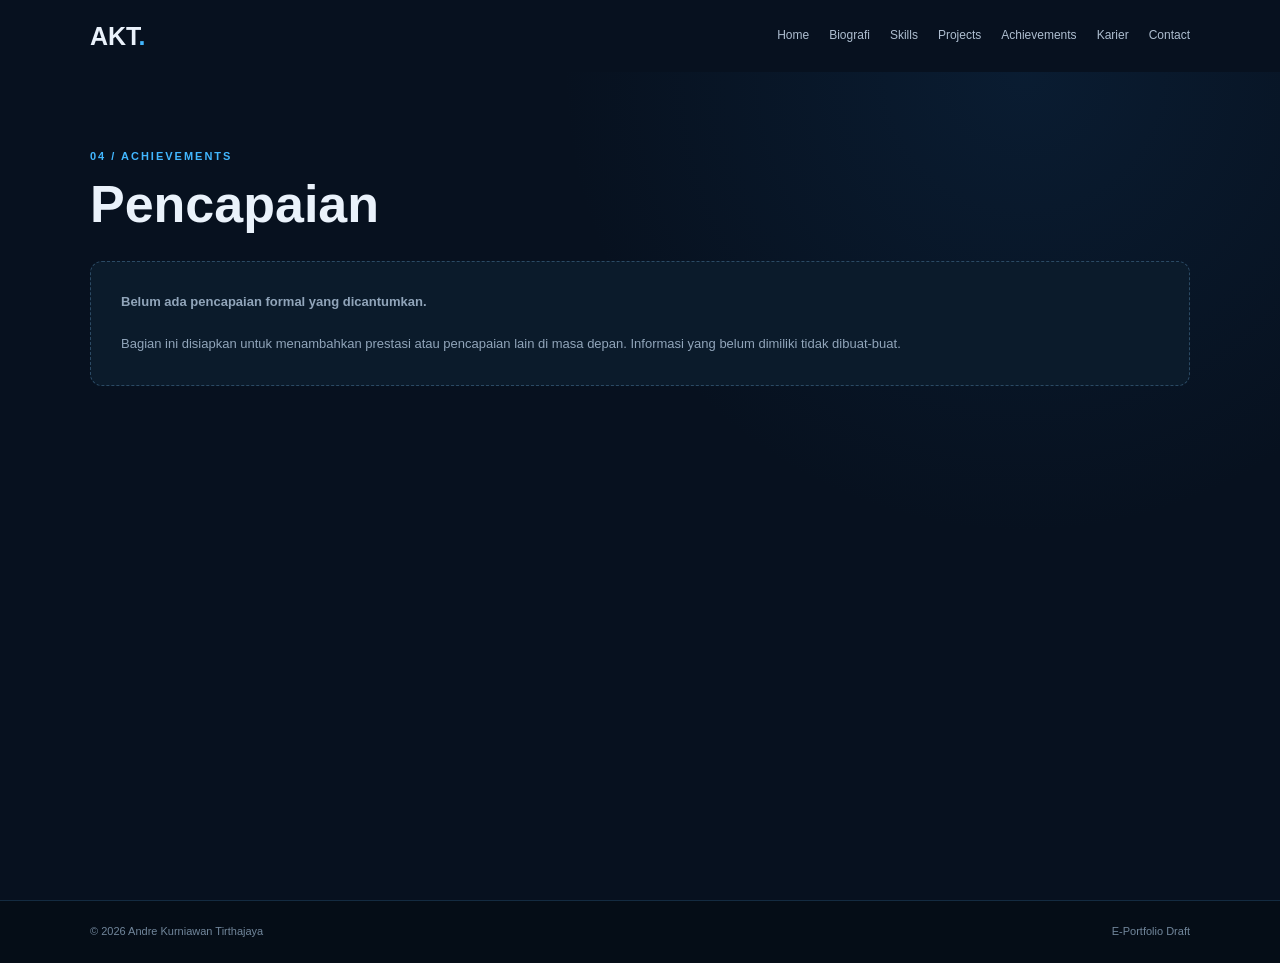
==== achievements.html @ 566a50d8 "Add files via upload" ====
<!doctype html><html lang="id"><head><meta charset="utf-8"><meta name="viewport" content="width=device-width,initial-scale=1"><title>Achievements | Andre Kurniawan Tirthajaya</title><link rel="stylesheet" href="style.css"></head><body><header><div class="wrap nav"><a class="logo" href="index.html">AKT<span>.</span></a><nav><a href="index.html">Home</a><a href="biografi.html">Biografi</a><a href="skills.html">Skills</a><a href="projects.html">Projects</a><a href="achievements.html">Achievements</a><a href="career.html">Karier</a><a href="contact.html">Contact</a></nav></div></header><main class="page"><div class="wrap"><div class="sectionTitle"><p class="eyebrow">04 / ACHIEVEMENTS</p><h1>Pencapaian</h1></div><div class="empty"><b>Belum ada pencapaian formal yang dicantumkan.</b><br><br>Bagian ini disiapkan untuk menambahkan prestasi atau pencapaian lain di masa depan. Informasi yang belum dimiliki tidak dibuat-buat.</div></div></main><footer><div class="wrap"><span>© 2026 Andre Kurniawan Tirthajaya</span><span>E-Portfolio Draft</span></div></footer></body></html>
---- style.css ----
*{box-sizing:border-box}body{margin:0;font-family:Arial,sans-serif;background:#07111f;color:#eaf2fb;line-height:1.6}a{text-decoration:none;color:inherit}.wrap{width:92%;max-width:1100px;margin:auto}.nav{height:72px;display:flex;align-items:center;justify-content:space-between}.logo{font-size:25px;font-weight:800}.logo span,.eyebrow,h3{color:#42b7ff}nav{display:flex;gap:20px;flex-wrap:wrap;font-size:12px;color:#aebed0}nav a:hover,.active{color:#42b7ff!important}.page{min-height:calc(100vh - 72px);padding:65px 0;background:radial-gradient(circle at 80% 0,#123e6940,transparent 35%)}.hero{padding:85px 0;min-height:610px;background:radial-gradient(circle at 80% 45%,#123e69,#0a1b30 28%,#07111f 65%)}.heroGrid{display:grid;grid-template-columns:1.25fr .75fr;gap:70px;align-items:center}.eyebrow{font-size:11px;letter-spacing:2px;font-weight:800}.hero h1,.page h1{font-size:52px;line-height:1.05;margin:10px 0 18px}.hero h1 span,.page h1 span{color:#42b7ff}.lead{color:#aebed0;font-size:17px;max-width:650px}.btn{display:inline-block;padding:11px 18px;border-radius:8px;font-size:12px;font-weight:800;margin-top:18px}.primary{background:#168ee5}.ghost{border:1px solid #2d4a64;margin-left:8px}.visual{height:270px;width:270px;border:1px solid #2c83b8;border-radius:50%;margin:auto;position:relative;box-shadow:0 0 60px #168ee530}.core{position:absolute;left:50%;top:50%;transform:translate(-50%,-50%);width:90px;height:90px;border-radius:50%;background:#0d3152;border:2px solid #42b7ff;display:flex;align-items:center;justify-content:center;font-weight:800}.node{position:absolute;width:36px;height:36px;border:1px solid #42b7ff;border-radius:50%;background:#0d2b47;display:flex;align-items:center;justify-content:center;color:#63cfff}.n1{top:15px;left:117px}.n2{right:8px;top:117px}.n3{bottom:15px;left:117px}.n4{left:8px;top:117px}.two{display:grid;grid-template-columns:.7fr 1.3fr;gap:70px}.text{color:#9fb0c2;font-size:14px}.info{border-left:2px solid #1f8bc3;background:#0a1b2b;padding:8px 12px;margin:10px 0}.info b,.info span{display:block}.info b{font-size:12px}.info span{font-size:11px;color:#7f98ae}.sectionTitle{margin-bottom:30px}.sectionTitle h2{font-size:34px;margin:5px 0}.cards,.projects,.contactGrid{display:grid;grid-template-columns:repeat(2,1fr);gap:18px}.card,.project,.box,.contactCard{background:#0b1b2b;border:1px solid #183751;border-radius:12px;overflow:hidden}.card{padding:24px}.card p{color:#91a5ba;font-size:12px}.icon{width:40px;height:40px;background:#0d3152;border-radius:8px;display:flex;align-items:center;justify-content:center;color:#42b7ff}.project img{width:100%;height:250px;object-fit:cover;display:block}.projectBody{padding:22px}.projectNo{font-size:10px;color:#42b7ff;letter-spacing:1.5px;font-weight:800}.projectBody p{font-size:12px;color:#91a5ba}.tags{display:flex;gap:7px;flex-wrap:wrap}.tags span{font-size:10px;color:#6dccff;border:1px solid #1e567b;border-radius:20px;padding:3px 8px;background:#0d2942}.careerBox{background:linear-gradient(135deg,#0e2943,#0a1b2d);border:1px solid #1b3c59;border-radius:14px;padding:35px;max-width:850px}.careerBox p{color:#9fb0c2;font-size:14px}.contactCard{padding:22px}.contactCard span{display:block;color:#42b7ff;font-size:10px;letter-spacing:1.5px}.contactCard b{font-size:13px;word-break:break-word}footer{border-top:1px solid #142b41;background:#050d17;color:#71869b;padding:22px 0;font-size:11px}footer .wrap{display:flex;justify-content:space-between}.empty{background:#0b1b2b;border:1px dashed #2b4a64;border-radius:12px;padding:30px;color:#91a5ba;font-size:13px}@media(max-width:700px){nav{gap:10px}.heroGrid,.two,.cards,.projects,.contactGrid{grid-template-columns:1fr}.hero h1,.page h1{font-size:40px}.visual{margin-top:20px}.project img{height:220px}footer .wrap{display:block}}
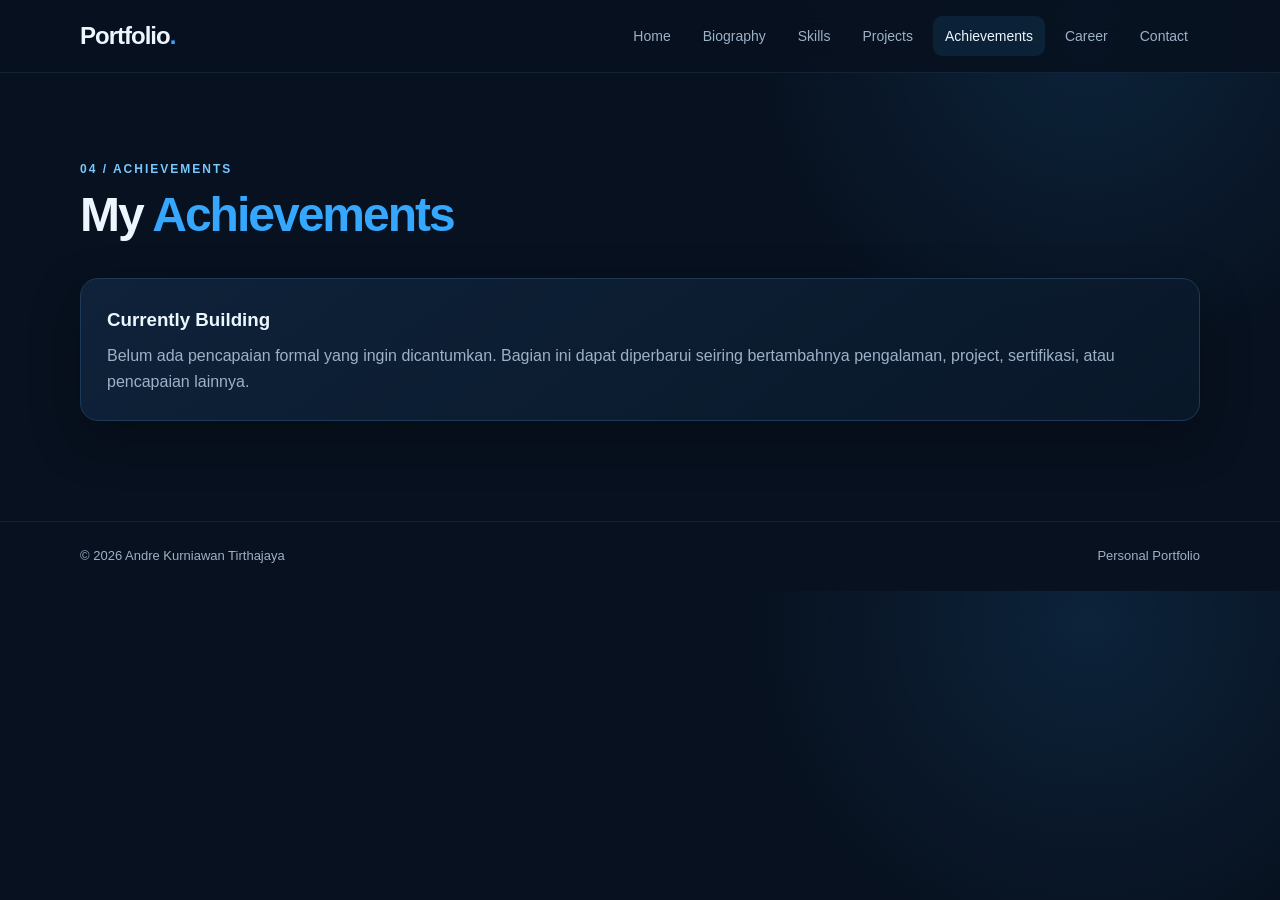
==== commit 3d60e83b: "Add files via upload" ====
--- a/achievements.html
+++ b/achievements.html
@@ -1 +1,4 @@
-<!doctype html><html lang="id"><head><meta charset="utf-8"><meta name="viewport" content="width=device-width,initial-scale=1"><title>Achievements | Andre Kurniawan Tirthajaya</title><link rel="stylesheet" href="style.css"></head><body><header><div class="wrap nav"><a class="logo" href="index.html">AKT<span>.</span></a><nav><a href="index.html">Home</a><a href="biografi.html">Biografi</a><a href="skills.html">Skills</a><a href="projects.html">Projects</a><a href="achievements.html">Achievements</a><a href="career.html">Karier</a><a href="contact.html">Contact</a></nav></div></header><main class="page"><div class="wrap"><div class="sectionTitle"><p class="eyebrow">04 / ACHIEVEMENTS</p><h1>Pencapaian</h1></div><div class="empty"><b>Belum ada pencapaian formal yang dicantumkan.</b><br><br>Bagian ini disiapkan untuk menambahkan prestasi atau pencapaian lain di masa depan. Informasi yang belum dimiliki tidak dibuat-buat.</div></div></main><footer><div class="wrap"><span>© 2026 Andre Kurniawan Tirthajaya</span><span>E-Portfolio Draft</span></div></footer></body></html>+<!doctype html><html lang="en"><head><meta charset="utf-8"><meta name="viewport" content="width=device-width,initial-scale=1"><title>Achievements | Andre Kurniawan Tirthajaya</title><link rel="stylesheet" href="style.css"></head>
+<body><header><div class="wrap nav"><a class="logo" href="index.html">Portfolio<span>.</span></a><nav><a href="index.html">Home</a><a href="biografi.html">Biography</a><a href="skills.html">Skills</a><a href="projects.html">Projects</a><a class="active" href="achievements.html">Achievements</a><a href="career.html">Career</a><a href="contact.html">Contact</a></nav></div></header>
+<main class="page"><div class="wrap"><div class="sectionTitle"><p class="eyebrow">04 / ACHIEVEMENTS</p><h1>My <span>Achievements</span></h1></div><div class="card"><h3>Currently Building</h3><p>Belum ada pencapaian formal yang ingin dicantumkan. Bagian ini dapat diperbarui seiring bertambahnya pengalaman, project, sertifikasi, atau pencapaian lainnya.</p></div></div></main>
+<footer><div class="wrap footerInner"><span>© 2026 Andre Kurniawan Tirthajaya</span><span>Personal Portfolio</span></div></footer></body></html>
--- a/style.css
+++ b/style.css
@@ -1 +1,59 @@
-*{box-sizing:border-box}body{margin:0;font-family:Arial,sans-serif;background:#07111f;color:#eaf2fb;line-height:1.6}a{text-decoration:none;color:inherit}.wrap{width:92%;max-width:1100px;margin:auto}.nav{height:72px;display:flex;align-items:center;justify-content:space-between}.logo{font-size:25px;font-weight:800}.logo span,.eyebrow,h3{color:#42b7ff}nav{display:flex;gap:20px;flex-wrap:wrap;font-size:12px;color:#aebed0}nav a:hover,.active{color:#42b7ff!important}.page{min-height:calc(100vh - 72px);padding:65px 0;background:radial-gradient(circle at 80% 0,#123e6940,transparent 35%)}.hero{padding:85px 0;min-height:610px;background:radial-gradient(circle at 80% 45%,#123e69,#0a1b30 28%,#07111f 65%)}.heroGrid{display:grid;grid-template-columns:1.25fr .75fr;gap:70px;align-items:center}.eyebrow{font-size:11px;letter-spacing:2px;font-weight:800}.hero h1,.page h1{font-size:52px;line-height:1.05;margin:10px 0 18px}.hero h1 span,.page h1 span{color:#42b7ff}.lead{color:#aebed0;font-size:17px;max-width:650px}.btn{display:inline-block;padding:11px 18px;border-radius:8px;font-size:12px;font-weight:800;margin-top:18px}.primary{background:#168ee5}.ghost{border:1px solid #2d4a64;margin-left:8px}.visual{height:270px;width:270px;border:1px solid #2c83b8;border-radius:50%;margin:auto;position:relative;box-shadow:0 0 60px #168ee530}.core{position:absolute;left:50%;top:50%;transform:translate(-50%,-50%);width:90px;height:90px;border-radius:50%;background:#0d3152;border:2px solid #42b7ff;display:flex;align-items:center;justify-content:center;font-weight:800}.node{position:absolute;width:36px;height:36px;border:1px solid #42b7ff;border-radius:50%;background:#0d2b47;display:flex;align-items:center;justify-content:center;color:#63cfff}.n1{top:15px;left:117px}.n2{right:8px;top:117px}.n3{bottom:15px;left:117px}.n4{left:8px;top:117px}.two{display:grid;grid-template-columns:.7fr 1.3fr;gap:70px}.text{color:#9fb0c2;font-size:14px}.info{border-left:2px solid #1f8bc3;background:#0a1b2b;padding:8px 12px;margin:10px 0}.info b,.info span{display:block}.info b{font-size:12px}.info span{font-size:11px;color:#7f98ae}.sectionTitle{margin-bottom:30px}.sectionTitle h2{font-size:34px;margin:5px 0}.cards,.projects,.contactGrid{display:grid;grid-template-columns:repeat(2,1fr);gap:18px}.card,.project,.box,.contactCard{background:#0b1b2b;border:1px solid #183751;border-radius:12px;overflow:hidden}.card{padding:24px}.card p{color:#91a5ba;font-size:12px}.icon{width:40px;height:40px;background:#0d3152;border-radius:8px;display:flex;align-items:center;justify-content:center;color:#42b7ff}.project img{width:100%;height:250px;object-fit:cover;display:block}.projectBody{padding:22px}.projectNo{font-size:10px;color:#42b7ff;letter-spacing:1.5px;font-weight:800}.projectBody p{font-size:12px;color:#91a5ba}.tags{display:flex;gap:7px;flex-wrap:wrap}.tags span{font-size:10px;color:#6dccff;border:1px solid #1e567b;border-radius:20px;padding:3px 8px;background:#0d2942}.careerBox{background:linear-gradient(135deg,#0e2943,#0a1b2d);border:1px solid #1b3c59;border-radius:14px;padding:35px;max-width:850px}.careerBox p{color:#9fb0c2;font-size:14px}.contactCard{padding:22px}.contactCard span{display:block;color:#42b7ff;font-size:10px;letter-spacing:1.5px}.contactCard b{font-size:13px;word-break:break-word}footer{border-top:1px solid #142b41;background:#050d17;color:#71869b;padding:22px 0;font-size:11px}footer .wrap{display:flex;justify-content:space-between}.empty{background:#0b1b2b;border:1px dashed #2b4a64;border-radius:12px;padding:30px;color:#91a5ba;font-size:13px}@media(max-width:700px){nav{gap:10px}.heroGrid,.two,.cards,.projects,.contactGrid{grid-template-columns:1fr}.hero h1,.page h1{font-size:40px}.visual{margin-top:20px}.project img{height:220px}footer .wrap{display:block}}+
+:root{
+  --bg:#07111f; --panel:#0d1b2e; --panel2:#10233b; --line:#1e3957;
+  --text:#edf6ff; --muted:#9db1c7; --blue:#35a7ff; --blue2:#78c7ff;
+  --shadow:0 18px 50px rgba(0,0,0,.28);
+}
+*{box-sizing:border-box}
+html{scroll-behavior:smooth}
+body{margin:0;background:radial-gradient(circle at 85% 5%,rgba(53,167,255,.12),transparent 28%),var(--bg);color:var(--text);font-family:Inter,Segoe UI,Arial,sans-serif;line-height:1.6}
+a{color:inherit;text-decoration:none}
+.wrap{width:min(1120px,92%);margin:auto}
+header{position:sticky;top:0;z-index:20;background:rgba(7,17,31,.86);backdrop-filter:blur(14px);border-bottom:1px solid rgba(120,199,255,.1)}
+.nav{min-height:72px;display:flex;align-items:center;justify-content:space-between;gap:25px}
+.logo{font-size:24px;font-weight:800;letter-spacing:-1px}.logo span{color:var(--blue)}
+nav{display:flex;gap:8px;flex-wrap:wrap;justify-content:flex-end}
+nav a{padding:9px 12px;color:var(--muted);font-size:14px;border-radius:9px;transition:.2s}
+nav a:hover,nav a.active{color:var(--text);background:rgba(53,167,255,.1)}
+.hero{min-height:calc(100vh - 72px);display:flex;align-items:center;padding:70px 0}
+.heroGrid{display:grid;grid-template-columns:1.25fr .75fr;gap:70px;align-items:center}
+.eyebrow{font-size:12px;letter-spacing:2px;color:var(--blue2);font-weight:700}
+h1{font-size:clamp(42px,7vw,78px);line-height:1.02;margin:12px 0 20px;letter-spacing:-3px}
+h1 span,.sectionTitle h1 span{color:var(--blue)}
+.lead{max-width:680px;color:var(--muted);font-size:18px}
+.btn{display:inline-block;margin-top:20px;padding:12px 18px;border-radius:10px;font-weight:700;border:1px solid var(--line)}
+.btn.primary{background:var(--blue);color:#04101d;border-color:var(--blue)}
+.profileWrap{position:relative;display:flex;justify-content:center}
+.profileGlow{position:absolute;width:320px;height:320px;border-radius:50%;background:rgba(53,167,255,.12);filter:blur(10px)}
+.profile{position:relative;width:min(330px,80vw);height:420px;object-fit:cover;object-position:center top;border-radius:22px;border:1px solid rgba(120,199,255,.25);box-shadow:var(--shadow);background:#fff}
+.page{padding:75px 0 100px}.sectionTitle{margin-bottom:38px}.sectionTitle h1{font-size:48px;letter-spacing:-2px;margin:8px 0 12px}.text{color:var(--muted);max-width:760px}
+.cardGrid{display:grid;grid-template-columns:repeat(2,1fr);gap:20px}
+.card{background:linear-gradient(145deg,rgba(16,35,59,.94),rgba(9,24,41,.94));border:1px solid var(--line);border-radius:18px;padding:26px;box-shadow:var(--shadow)}
+.card h3{margin:0 0 8px}.card p{color:var(--muted);margin:0}
+.skillGrid{display:grid;grid-template-columns:repeat(2,1fr);gap:18px}.skill h3{color:var(--blue2)}
+.projectGrid{display:grid;grid-template-columns:repeat(2,1fr);gap:24px}
+.projectCard{padding:0;overflow:hidden;cursor:pointer;transition:.25s;background:var(--panel);border:1px solid var(--line);border-radius:18px}
+.projectCard:hover{transform:translateY(-5px);border-color:rgba(53,167,255,.65);box-shadow:0 22px 55px rgba(0,0,0,.35)}
+.projectCard img{width:100%;height:280px;object-fit:cover;display:block;background:#fff}
+.projectInfo{padding:22px}.projectNo{font-size:11px;letter-spacing:1.7px;color:var(--blue2);font-weight:800}.projectInfo h3{margin:8px 0 12px;font-size:23px}
+.tags{display:flex;gap:8px;flex-wrap:wrap}.tags span{font-size:12px;color:var(--blue2);border:1px solid var(--line);padding:5px 9px;border-radius:999px}
+.hint{color:var(--muted);font-size:13px;margin-top:18px}
+.timeline{display:grid;gap:16px}.timeline .card{border-left:3px solid var(--blue)}
+.contactGrid{display:grid;grid-template-columns:repeat(2,1fr);gap:18px}
+.contactItem strong{display:block;color:var(--blue2);font-size:12px;letter-spacing:1px;margin-bottom:4px}
+footer{border-top:1px solid rgba(120,199,255,.1);padding:24px 0;color:var(--muted);font-size:13px}
+.footerInner{display:flex;justify-content:space-between;gap:20px}
+.modal{display:none;position:fixed;inset:0;z-index:50;background:rgba(0,0,0,.72);padding:25px;overflow:auto}
+.modal.open{display:flex;align-items:center;justify-content:center}
+.modalBox{width:min(820px,100%);max-height:90vh;overflow:auto;background:#0b192b;border:1px solid #244564;border-radius:20px;box-shadow:0 30px 90px rgba(0,0,0,.5)}
+.modalHead{display:flex;justify-content:space-between;align-items:center;padding:22px 25px;border-bottom:1px solid var(--line);position:sticky;top:0;background:#0b192b;z-index:2}
+.modalHead h2{margin:0;font-size:25px}.close{border:0;background:transparent;color:var(--muted);font-size:30px;cursor:pointer}
+.modalBody{padding:25px}.modalBody h4{color:var(--blue2);margin:20px 0 6px}.modalBody h4:first-child{margin-top:0}.modalBody p{color:var(--muted);margin:0}
+.modalImage{width:100%;max-height:380px;object-fit:contain;background:#fff;border-radius:12px;margin-bottom:22px}
+@media(max-width:820px){
+  .nav{align-items:flex-start;padding:14px 0;flex-direction:column}.nav nav{justify-content:flex-start}
+  .heroGrid,.cardGrid,.skillGrid,.projectGrid,.contactGrid{grid-template-columns:1fr}
+  .hero{padding:55px 0}.profile{height:390px}
+  h1{font-size:50px}.sectionTitle h1{font-size:40px}.projectCard img{height:230px}
+  .footerInner{flex-direction:column}
+}
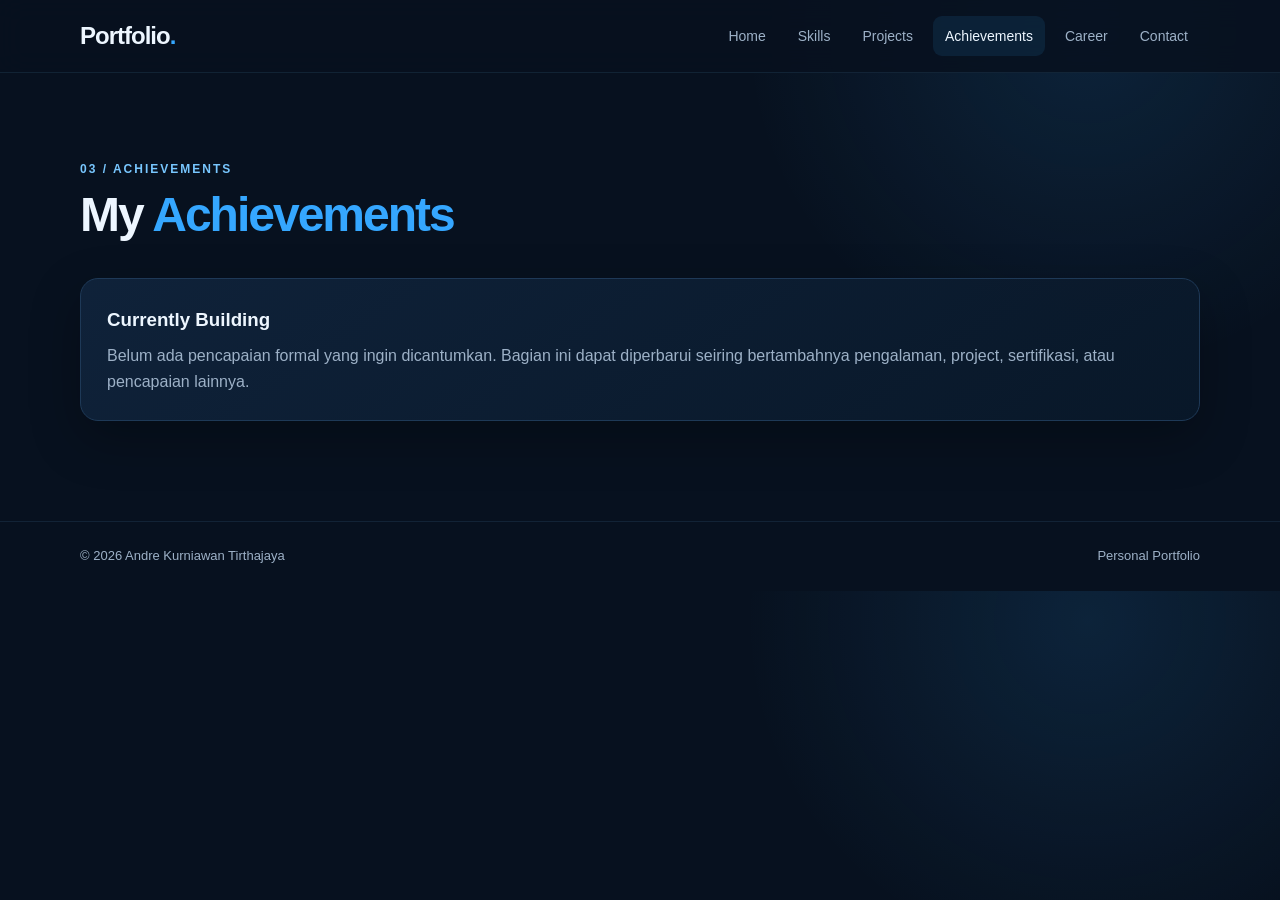
==== commit 5cb81511: "Add files via upload" ====
--- a/achievements.html
+++ b/achievements.html
@@ -1,4 +1,4 @@
 <!doctype html><html lang="en"><head><meta charset="utf-8"><meta name="viewport" content="width=device-width,initial-scale=1"><title>Achievements | Andre Kurniawan Tirthajaya</title><link rel="stylesheet" href="style.css"></head>
-<body><header><div class="wrap nav"><a class="logo" href="index.html">Portfolio<span>.</span></a><nav><a href="index.html">Home</a><a href="biografi.html">Biography</a><a href="skills.html">Skills</a><a href="projects.html">Projects</a><a class="active" href="achievements.html">Achievements</a><a href="career.html">Career</a><a href="contact.html">Contact</a></nav></div></header>
-<main class="page"><div class="wrap"><div class="sectionTitle"><p class="eyebrow">04 / ACHIEVEMENTS</p><h1>My <span>Achievements</span></h1></div><div class="card"><h3>Currently Building</h3><p>Belum ada pencapaian formal yang ingin dicantumkan. Bagian ini dapat diperbarui seiring bertambahnya pengalaman, project, sertifikasi, atau pencapaian lainnya.</p></div></div></main>
+<body><header><div class="wrap nav"><a class="logo" href="index.html">Portfolio<span>.</span></a><nav><a href="index.html">Home</a><a href="skills.html">Skills</a><a href="projects.html">Projects</a><a class="active" href="achievements.html">Achievements</a><a href="career.html">Career</a><a href="contact.html">Contact</a></nav></div></header>
+<main class="page"><div class="wrap"><div class="sectionTitle"><p class="eyebrow">03 / ACHIEVEMENTS</p><h1>My <span>Achievements</span></h1></div><div class="card"><h3>Currently Building</h3><p>Belum ada pencapaian formal yang ingin dicantumkan. Bagian ini dapat diperbarui seiring bertambahnya pengalaman, project, sertifikasi, atau pencapaian lainnya.</p></div></div></main>
 <footer><div class="wrap footerInner"><span>© 2026 Andre Kurniawan Tirthajaya</span><span>Personal Portfolio</span></div></footer></body></html>
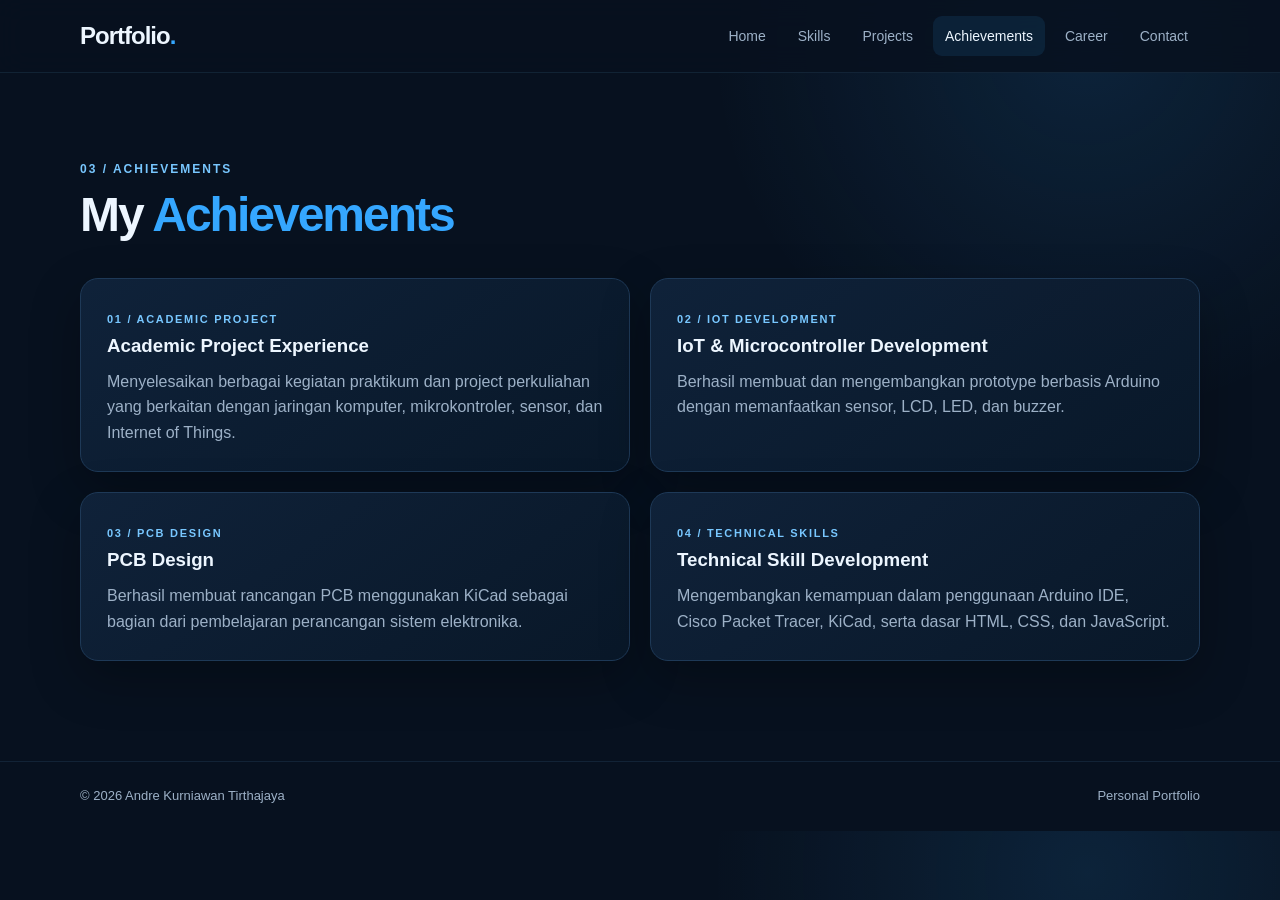
==== commit 476d67d8: "Add files via upload" ====
--- a/achievements.html
+++ b/achievements.html
@@ -1,4 +1,9 @@
 <!doctype html><html lang="en"><head><meta charset="utf-8"><meta name="viewport" content="width=device-width,initial-scale=1"><title>Achievements | Andre Kurniawan Tirthajaya</title><link rel="stylesheet" href="style.css"></head>
 <body><header><div class="wrap nav"><a class="logo" href="index.html">Portfolio<span>.</span></a><nav><a href="index.html">Home</a><a href="skills.html">Skills</a><a href="projects.html">Projects</a><a class="active" href="achievements.html">Achievements</a><a href="career.html">Career</a><a href="contact.html">Contact</a></nav></div></header>
-<main class="page"><div class="wrap"><div class="sectionTitle"><p class="eyebrow">03 / ACHIEVEMENTS</p><h1>My <span>Achievements</span></h1></div><div class="card"><h3>Currently Building</h3><p>Belum ada pencapaian formal yang ingin dicantumkan. Bagian ini dapat diperbarui seiring bertambahnya pengalaman, project, sertifikasi, atau pencapaian lainnya.</p></div></div></main>
+<main class="page"><div class="wrap"><div class="sectionTitle"><p class="eyebrow">03 / ACHIEVEMENTS</p><h1>My <span>Achievements</span></h1></div><div class="cardGrid">
+<div class="card"><span class="projectNo">01 / ACADEMIC PROJECT</span><h3>Academic Project Experience</h3><p>Menyelesaikan berbagai kegiatan praktikum dan project perkuliahan yang berkaitan dengan jaringan komputer, mikrokontroler, sensor, dan Internet of Things.</p></div>
+<div class="card"><span class="projectNo">02 / IOT DEVELOPMENT</span><h3>IoT & Microcontroller Development</h3><p>Berhasil membuat dan mengembangkan prototype berbasis Arduino dengan memanfaatkan sensor, LCD, LED, dan buzzer.</p></div>
+<div class="card"><span class="projectNo">03 / PCB DESIGN</span><h3>PCB Design</h3><p>Berhasil membuat rancangan PCB menggunakan KiCad sebagai bagian dari pembelajaran perancangan sistem elektronika.</p></div>
+<div class="card"><span class="projectNo">04 / TECHNICAL SKILLS</span><h3>Technical Skill Development</h3><p>Mengembangkan kemampuan dalam penggunaan Arduino IDE, Cisco Packet Tracer, KiCad, serta dasar HTML, CSS, dan JavaScript.</p></div>
+</div></div></main>
 <footer><div class="wrap footerInner"><span>© 2026 Andre Kurniawan Tirthajaya</span><span>Personal Portfolio</span></div></footer></body></html>
